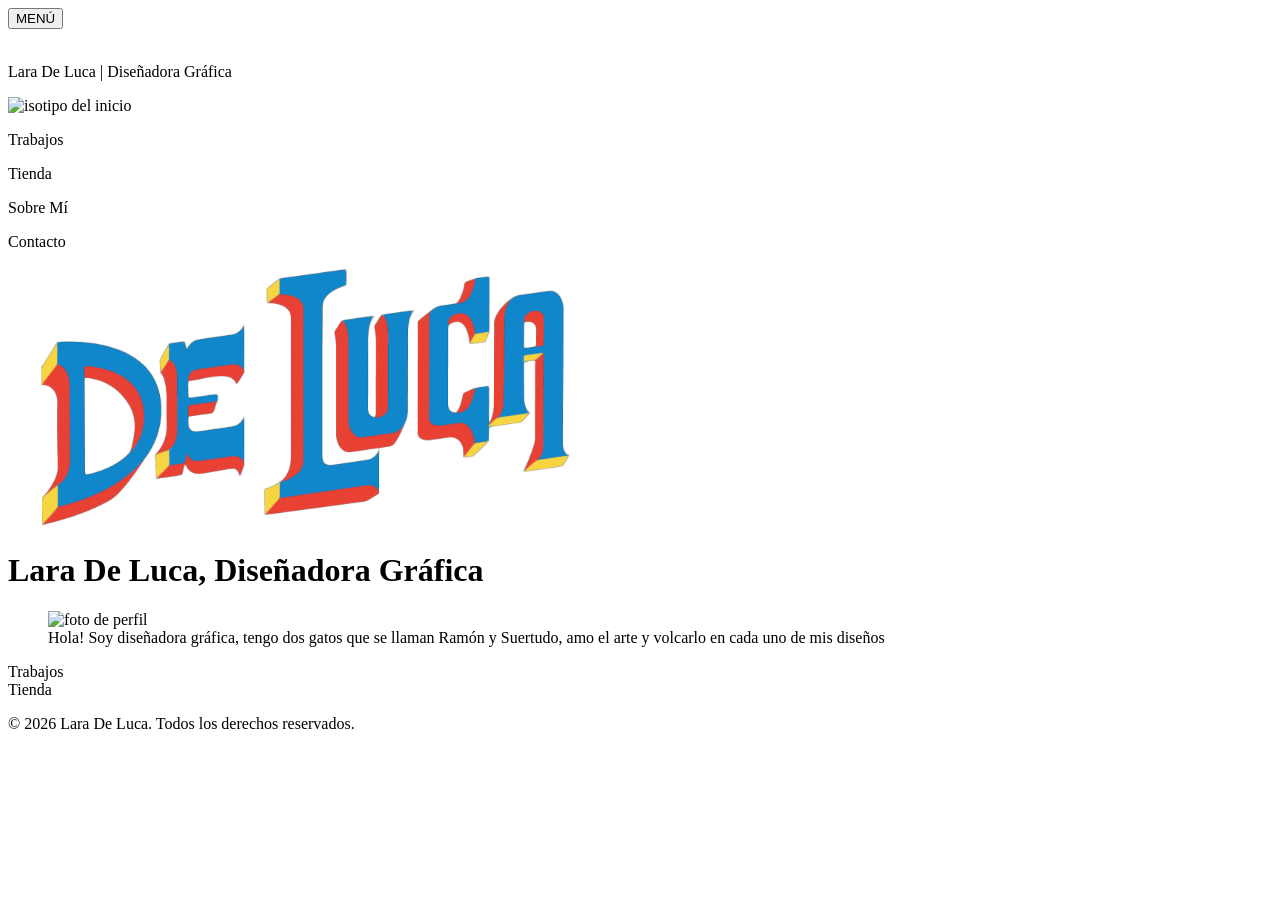
==== index.html @ 80b40f12 "estas son las correcciones del tp 1" ====
<!DOCTYPE html>
<html>

<head>
    <meta charset="utf-8" />
    <title>Lara De Luca Portfolio</title>
    <link rel="stylesheet" href="estilos.css">
    <link rel="icon" href="img/favicon.svg" type="image/x-icon" width="50" height="50">
</head>

<body>

    <header>

        <section class="splash">
   <header class="topbar">
      <button>MENÚ</button>
   </header>

   <div class="hero-content">
      <img class="logo">
      <p>Lara De Luca | Diseñadora Gráfica</p>
   </div>

</section>
        <nav>
            <img src="img/inicio-isotipo.svg" alt="isotipo del inicio" width="40" height="40" />
            <p>Trabajos</p>
            <p>Tienda</p>
            <p>Sobre Mí</p>
            <p>Contacto</p>
        </nav>

        <img src="img/delucalogo.svg" alt="Logotipo De Luca" width="600" height="260" />
        <h1>
            Lara De Luca, Diseñadora Gráfica
        </h1>
    </header>


    <main>
        <article id="sobremi">
            <figure>
                <img src="img/mifoto.png" alt="foto de perfil" width="201" height="201" />
                <figcaption>
                    Hola! Soy diseñadora gráfica, tengo dos gatos que se llaman Ramón y Suertudo, amo el arte y
                    volcarlo
                    en cada uno de mis diseños
                </figcaption>
            </figure>
        </article>

        <section>
            <article>
                Trabajos
            </article>
        </section>

        <article>
            Tienda
        </article>

    </main>

    <aside>
    </aside>

    <footer>
        <p>© 2026 Lara De Luca. Todos los derechos reservados.</p>
    </footer>
</body>

</html>
---- estilos.css ----
/*css document*/
@charset "utf-8";

/*CONFIGURACIÓN GENERAL*/
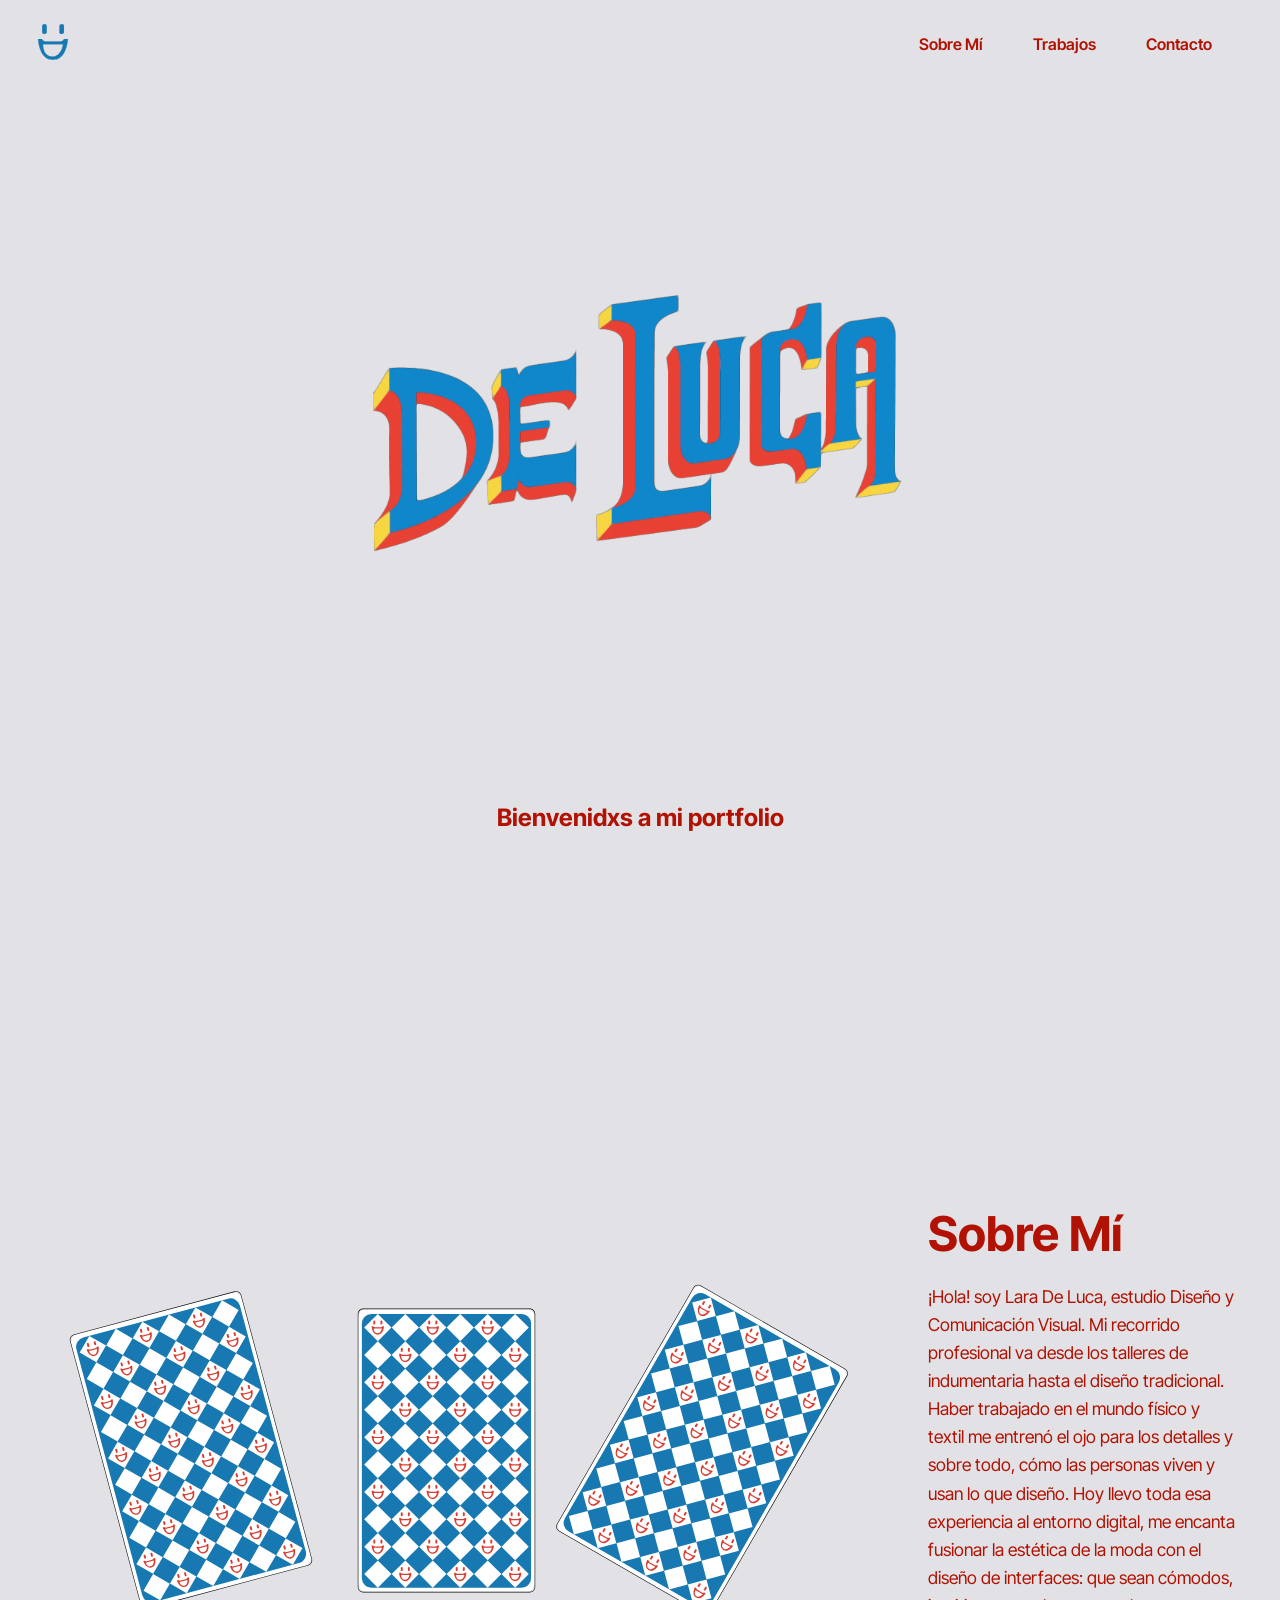
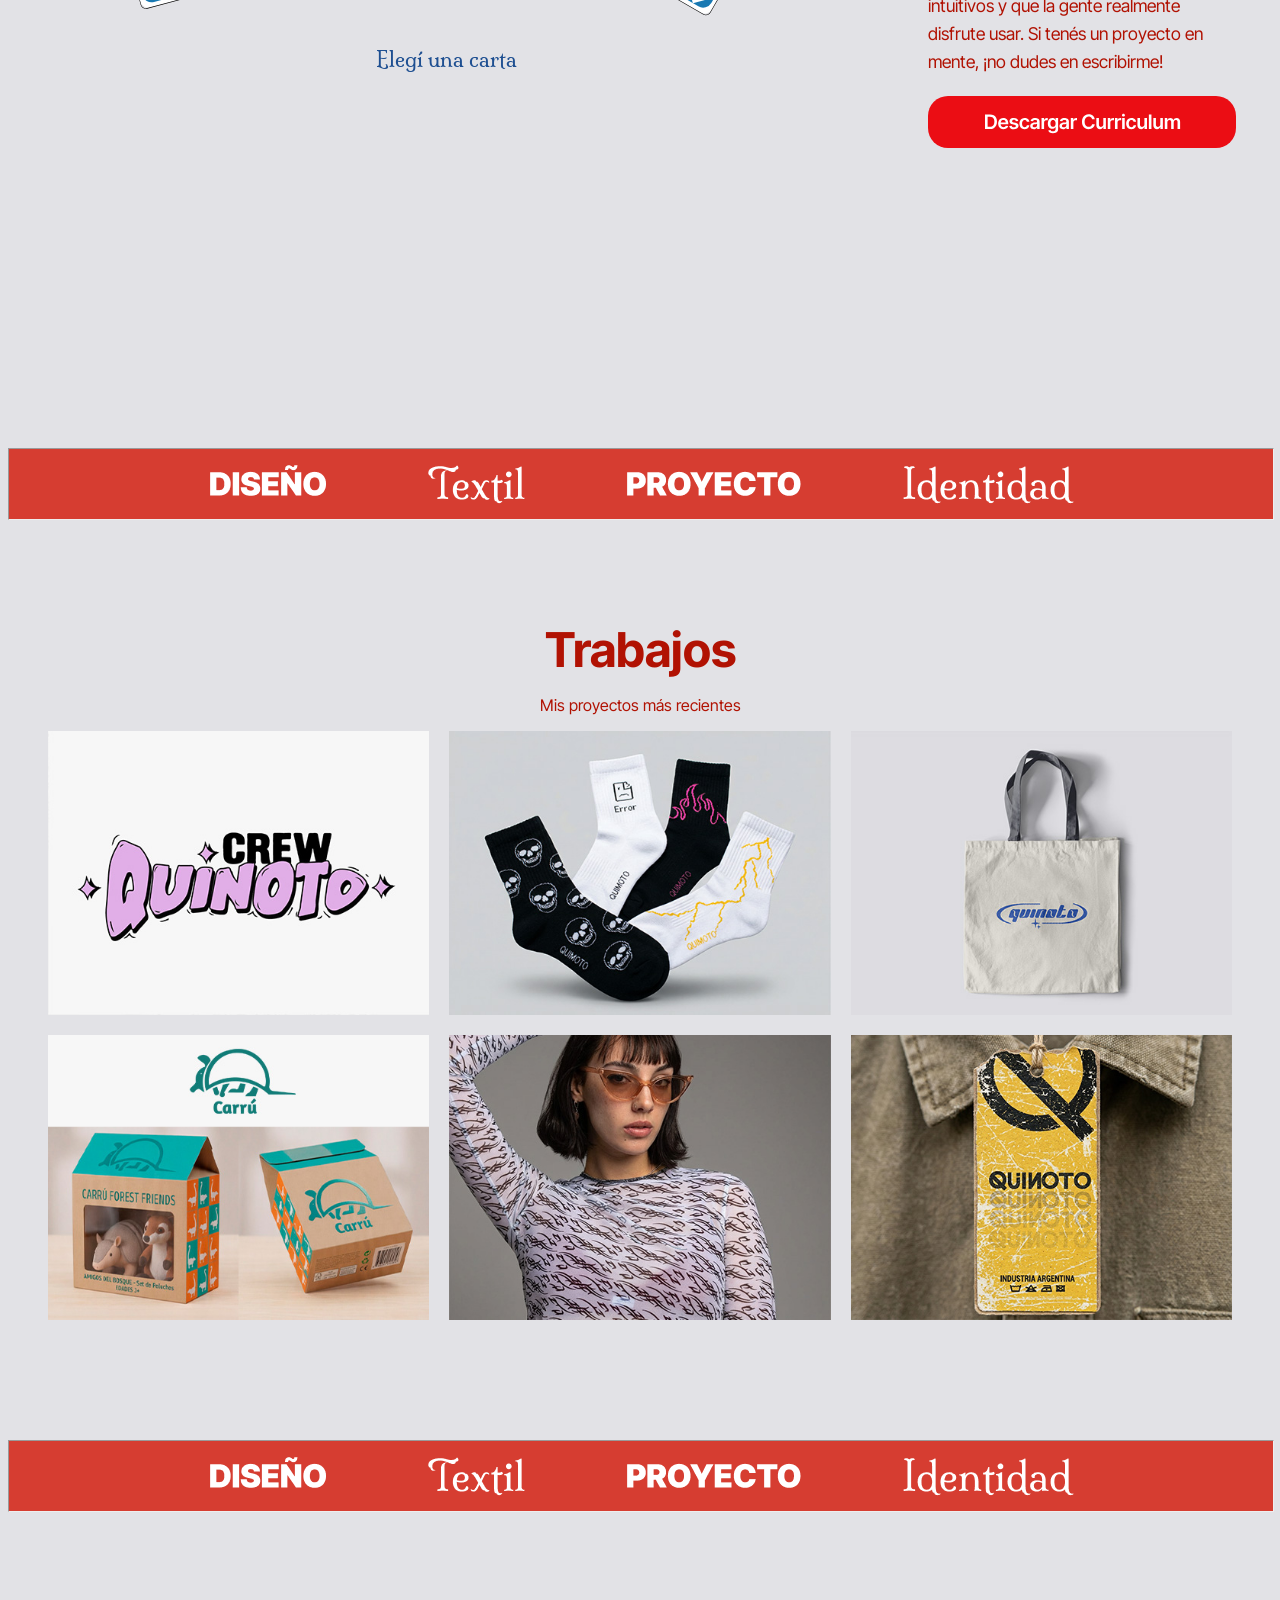
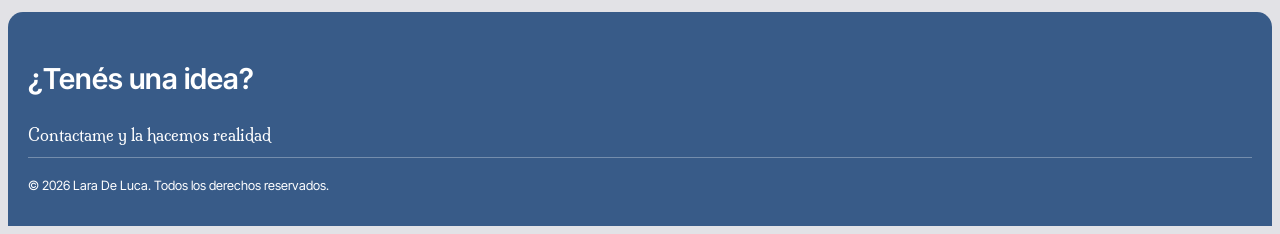
==== commit 4d9915f4: "Entrega Final TP3" ====
--- a/index.html
+++ b/index.html
@@ -3,71 +3,155 @@
 
 <head>
     <meta charset="utf-8" />
+    <meta name="viewport" content="width=device-width, initial-scale=1.0">
+    <meta name="description"
+        content="Portfolio de Lara De Luca, diseñadora gráficas. Descubrí mis proyectos más recientes y contactame para hacer realidad tu idea.">
+    <meta name="keywords"
+        content="Lara De Luca, diseño gráfico, portfolio, proyectos, contacto, diseño de interfaces, diseño de estampados, diseño de logotipos">
     <title>Lara De Luca Portfolio</title>
     <link rel="stylesheet" href="estilos.css">
     <link rel="icon" href="img/favicon.svg" type="image/x-icon" width="50" height="50">
+    <style>
+        @import url('https://fonts.googleapis.com/css2?family=Inter+Tight:ital,wght@0,100..900;1,100..900&family=Milonga&display=swap');
+    </style>
+    <link rel="stylesheet" type="text/css" href="js/jquery.fancybox.css">
+
 </head>
 
 <body>
 
     <header>
 
-        <section class="splash">
-   <header class="topbar">
-      <button>MENÚ</button>
-   </header>
 
-   <div class="hero-content">
-      <img class="logo">
-      <p>Lara De Luca | Diseñadora Gráfica</p>
-   </div>
+        <nav>
+            <a href="index.html">
+                <img src="img/isotipo-inicio.svg" alt="isotipo del inicio" width="30" height="36" />
+            </a>
 
-</section>
-        <nav>
-            <img src="img/inicio-isotipo.svg" alt="isotipo del inicio" width="40" height="40" />
-            <p>Trabajos</p>
-            <p>Tienda</p>
-            <p>Sobre Mí</p>
-            <p>Contacto</p>
+            <ul>
+                <li>
+                    <a href="#sobremi">Sobre Mí</a>
+                    <a href="#trabajos">Trabajos</a>
+                    <a href="contacto.html">Contacto</a>
+                </li>
+            </ul>
         </nav>
 
-        <img src="img/delucalogo.svg" alt="Logotipo De Luca" width="600" height="260" />
+        <img class="logo-ppal" src="img/delucalogo.svg" alt="Logotipo De Luca" width="600" height="260" />
         <h1>
-            Lara De Luca, Diseñadora Gráfica
+            Bienvenidxs a mi portfolio
         </h1>
     </header>
 
 
     <main>
-        <article id="sobremi">
-            <figure>
-                <img src="img/mifoto.png" alt="foto de perfil" width="201" height="201" />
+
+        <section id="sobremi">
+
+            <figure class="cartas-contenedor">
+                <div class="imagenes-cartas">
+                    <img class="carta1" src="img/carta1.svg" alt="foto de perfil" width="292" height="332" />
+                    <img class="carta2" src="img/carta2.svg" alt="foto de perfil" width="179" height="289" />
+                    <img class="carta3" src="img/carta3.svg" alt="foto de perfil" width="292" height="332" />
+                </div>
                 <figcaption>
-                    Hola! Soy diseñadora gráfica, tengo dos gatos que se llaman Ramón y Suertudo, amo el arte y
-                    volcarlo
-                    en cada uno de mis diseños
+                    <h3>Elegí una carta</h3>
                 </figcaption>
             </figure>
-        </article>
 
-        <section>
-            <article>
-                Trabajos
+            <article class="texto-contenedor">
+                <h2>Sobre Mí</h2>
+                <p>¡Hola! soy Lara De Luca, estudio Diseño y Comunicación Visual.
+                    Mi recorrido profesional va desde los talleres de indumentaria
+                    hasta el diseño tradicional.
+                    Haber trabajado en el mundo físico y textil me entrenó el ojo
+                    para los detalles y sobre todo, cómo las personas viven y usan lo que diseño.
+                    Hoy llevo toda esa experiencia al entorno digital, me encanta fusionar la estética de la moda con el
+                    diseño de interfaces: que sean cómodos, intuitivos y que la gente realmente disfrute usar.
+                    Si tenés un proyecto en mente, ¡no dudes en escribirme!</p>
+                <a href="img/curriculum-deluca.pdf" download="curriculum-deluca.pdf">
+                    <img src="img/boton-cv.svg" alt="boton cv" width="308" height="52">
+                </a>
             </article>
         </section>
 
-        <article>
-            Tienda
-        </article>
 
+        <hr class="separador-imagen" />
+
+        <section id="trabajos">
+            <h2>Trabajos</h2>
+            <p>Mis proyectos más recientes</p>
+
+            <div class="trabajos-grid">
+                <a href="js/img-trabajos/variante-logotipo.jpg" data-fancybox="gallery"
+                    data-caption="Diseño de variante de Logotipo">
+                    <img src="js/img-trabajos/variante-logotipo-thumbnail.jpg" alt="variante de logotipo" width="500"
+                        height="373" />
+                </a>
+
+                <a href="js/img-trabajos/medias.jpg" data-fancybox="gallery"
+                    data-caption="Diseño de bordado para Quinoto Indumentaria">
+                    <img src="js/img-trabajos/medias-thumbnail.jpg" alt="medias" width="500" height="373" />
+                </a>
+
+                <a href="js/img-trabajos/bolsa.jpg" data-fancybox="gallery"
+                    data-caption="Diseño de estampado para bolsas">
+                    <img src="js/img-trabajos/bolsa-thumbnail.jpg" alt="bolsas" width="500" height="373" />
+                </a>
+
+                <a href="js/img-trabajos/carru.jpg" data-fancybox="gallery"
+                    data-caption="Diseño de Logotipo y packaging para juguetería">
+                    <img src="js/img-trabajos/carru-thumbnail.jpg" alt="carru" width="500" height="373" />
+                </a>
+
+                <a href="js/img-trabajos/remera.jpg" data-fancybox="gallery"
+                    data-caption="Diseño de rapport para remeras">
+                    <img src="js/img-trabajos/remera-thumbnail.jpg" alt="remeras" width="500" height="373" />
+                </a>
+
+                <a href="js/img-trabajos/etiqueta.jpg" data-fancybox="gallery"
+                    data-caption="Diseño de etiqueta para Quinoto Indumentaria">
+                    <img src="js/img-trabajos/etiqueta-thumbnail.jpg" alt="etiquetas" width="500" height="373" />
+                </a>
+            </div>
+
+        </section>
+
+        <hr class="separador-imagen" />
     </main>
 
-    <aside>
-    </aside>
+    <audio id="sonido-carta" src="audio/carta-hover.mp3" preload="auto"></audio>
 
     <footer>
-        <p>© 2026 Lara De Luca. Todos los derechos reservados.</p>
+        <div class="footer-contenedor">
+            <div class="izquierda-footer">
+                <p class="footer-titulo">¿Tenés una idea?</p>
+                <h3 class="footer-subtitulo">Contactame y la hacemos realidad</h3>
+            </div>
+
+        </div>
+
+        <div>
+            <p class="footer-derechos">© 2026 Lara De Luca. Todos los derechos reservados.</p>
+        </div>
     </footer>
+
+    <script src="js/jquery.min.js"></script>
+    <script src="js/jquery.fancybox.js"></script>
+
+    <script>
+        const audioCarta = document.getElementById('sonido-carta');
+        const cartas = document.querySelectorAll('.carta1, .carta2, .carta3');
+
+        cartas.forEach(carta => {
+            carta.addEventListener('mouseenter', () => {
+                audioCarta.currentTime = 0;
+                audioCarta.play();
+            });
+        });
+    </script>
+
+
 </body>
 
-</html>
+</html>
--- a/estilos.css
+++ b/estilos.css
@@ -1,4 +1,548 @@
 /*css document*/
 @charset "utf-8";
 
-/*CONFIGURACIÓN GENERAL*/+/*CONFIGURACIÓN GENERAL*/
+
+:root {
+    --color-fondo: #E2E2E6;
+    --color-texto: #B11203;
+}
+
+* {
+    font-family: "Inter Tight", sans-serif;
+    font-optical-sizing: auto;
+    font-style: normal;
+    text-decoration: none;
+    color: var(--color-texto, #B11203);
+}
+
+h1 {
+    text-align: center;
+    padding: 20px 0 0 0;
+    font-family: "Inter Tight", sans-serif;
+    font-size: 1.5rem;
+}
+
+h2 {
+    font-size: 3rem;
+    font-weight: 700;
+    color: var(--color-texto, #B11203);
+    margin: 0;
+}
+
+h3 {
+    font-family: "Milonga", serif;
+    font-weight: 500;
+    color: #1E4F91;
+    font-size: 1.3rem;
+    text-align: center;
+    margin: 30px 0 0 0;
+}
+
+
+
+/*SPINNER Cargando*/
+.spinner-container {
+    display: flex;
+    justify-content: center;
+    align-items: center;
+    margin-top: 30px;
+}
+
+.spinner {
+    width: 40px;
+    height: 40px;
+    border: 4px solid rgba(0, 0, 0, 0.1);
+    border-top: 4px solid #1E4F91;
+    border-radius: 50%;
+    animation: spin 1s linear infinite;
+}
+
+@keyframes spin {
+    0% {
+        transform: rotate(0deg);
+    }
+
+    100% {
+        transform: rotate(360deg);
+    }
+}
+
+/*CONFIGURACIÓN SPLASH*/
+
+.splash-body {
+    background-image: url('img/background-splash.gif');
+    background-size: cover;
+    background-position: center;
+    background-repeat: no-repeat;
+    background-color: #000000;
+    width: 100%;
+    height: 100vh;
+}
+
+.splash-header {
+    display: flex;
+    flex-direction: column;
+    justify-content: center;
+    align-items: center;
+    height: 100%;
+}
+
+.logo {
+    max-width: 600px;
+    width: 90%;
+    height: auto;
+}
+
+/*CONFIGURACIÓN INDEX*/
+
+body {
+    background-color: var(--color-fondo, #E2E2E6);
+}
+
+nav {
+    display: flex;
+    justify-content: space-between;
+    align-items: center;
+    align-self: stretch;
+    padding: 10px 60px 10px 30px;
+}
+
+ul li {
+    display: flex;
+    justify-content: space-around;
+    display: flex;
+    gap: 50px;
+}
+
+li a {
+    font-size: 1rem;
+    font-weight: 600;
+}
+
+header {
+    display: flex;
+    flex-direction: column;
+    justify-content: center;
+    align-items: center;
+    width: 100%;
+    gap: 40px;
+    height: 100vh;
+    box-sizing: border-box;
+    padding-bottom: 60px;
+    justify-content: space-between;
+}
+
+/*CONFIGURACIÓN SOBRE MÍ*/
+
+#sobremi {
+    display: flex;
+    flex-direction: row;
+    justify-content: center;
+    align-items: center;
+    gap: 80px;
+    max-width: 1200px;
+    margin: 120px auto;
+    padding: 0 40px;
+    height: 100vh;
+
+}
+
+.cartas-contenedor {
+    display: flex;
+    flex-direction: column;
+    align-items: center;
+    margin: 0;
+}
+
+.imagenes-cartas {
+    display: flex;
+    flex-direction: row;
+    align-items: center;
+    gap: 20px;
+}
+
+.carta1:hover {
+    transition: transform 0.3s ease;
+    transform: rotateY(360deg);
+    content: url("img/carta1-vuelta.png");
+}
+
+.carta2:hover {
+    transition: transform 0.3s ease;
+    transform: rotateY(360deg);
+    content: url("img/carta2-vuelta.svg");
+}
+
+.carta3:hover {
+    transition: transform 0.3s ease;
+    transform: rotateY(360deg);
+    content: url("img/carta3-vuelta.svg");
+}
+
+.texto-contenedor {
+    display: flex;
+    flex-direction: column;
+    align-items: flex-start;
+    gap: 20px;
+}
+
+.texto-contenedor p {
+    font-family: "Inter Tight", sans-serif;
+    font-weight: 400;
+    color: var(--color-texto, #B11203);
+    font-size: 1.1rem;
+    line-height: 1.6;
+    margin: 0;
+}
+
+/*CONFIGURACIÓN TRABAJOS*/
+
+.separador-imagen {
+    background-image: url('img/separador-1.png');
+    background-repeat: no-repeat;
+    background-position: center;
+    background-size: cover;
+    height: 70px;
+    width: 100%;
+    margin: 100px 0;
+    padding: 0;
+}
+
+#trabajos {
+    max-width: 1200px;
+    margin: 0 auto;
+    padding: 0 40px;
+    text-align: center;
+}
+
+.trabajos-grid {
+    display: grid;
+    grid-template-columns: repeat(3, minmax(250px, 1fr));
+    gap: 20px;
+    justify-content: center;
+    margin: 0 auto 120px auto;
+}
+
+.trabajos-grid a img {
+    width: 100%;
+    height: auto;
+    display: block;
+    object-fit: cover;
+}
+
+/*CONFIGURACIÓN FOOTER*/
+
+footer {
+    background-color: #385b88;
+    padding: 20px;
+    width: 100%;
+    box-sizing: border-box;
+    font-family: "Inter Tight", sans-serif;
+    border-radius: 15px 15px 0 0;
+    margin: 0;
+    min-height: 65px; 
+}
+
+.footer p {
+    color: white;
+    font-size: 0.9rem;
+}
+
+.footer-contenedor {
+    display: flex;
+    justify-content: space-between;
+    align-items: center;
+}
+
+.izquierda-footer h3 {
+    display: flex;
+    flex-direction: column;
+    gap: 8px;
+    color: white;
+    margin-top: 5px;
+}
+
+.footer-subtitulo {
+    font-size: 1rem;
+    font-weight: 200;
+    color: white;
+
+}
+
+.footer-titulo {
+    color: white;
+    font-size: 1.8rem;
+    font-weight: 600;
+}
+
+.footer-boton {
+    color: white;
+    font-size: 1.2rem;
+    font-weight: 600;
+    letter-spacing: 1px;
+    text-decoration: none;
+}
+
+
+.footer-derechos {
+    font-size: 0.8rem;
+    border-top: 1px solid rgba(255, 255, 255, 0.3);
+    padding: 20px 0 0 0;
+    color: white;
+}
+
+/*CONFIGURACIÓN FORMULARIO*/
+
+.contacto-header {
+    height: auto;
+}
+
+.contacto-main {
+    display: flex;
+    flex-direction: column;
+    align-items: center;
+    justify-content: center;
+    width: 100%;
+    padding: 40px 20px;
+    box-sizing: border-box;
+    margin-bottom: 80px;
+}
+
+.contacto-body {
+    background: linear-gradient(to right, rgba(255, 21, 0, 0.651) 0%, rgba(226, 226, 230, 0) 25%),
+        linear-gradient(to left, rgba(255, 21, 0, 0.651) 0%, rgba(226, 226, 230, 0) 25%);
+    background-color: var(--color-fondo, #E2E2E6);
+}
+
+form {
+    width: 50%;
+    height: auto;
+    display: flex;
+    flex-wrap: wrap;
+    margin-top: 20px;
+    justify-content: space-between;
+    align-items: stretch;
+
+}
+
+form div {
+    width: 25%;
+    height: auto;
+    padding: 20px;
+}
+
+form label {
+    display: block;
+    margin-bottom: 6px;
+    font-weight: 500;
+}
+
+form input,
+form textarea {
+    width: 100%;
+    padding: 10px;
+    border: 1px solid var(--color-texto, #B11203);
+    border-radius: 4px;
+    margin-bottom: 10px;
+}
+
+input {
+    width: 100%;
+    padding: 10px;
+    border: 1px solid var(--color-texto, #B11203);
+    border-radius: 4px;
+    padding: 5px;
+    margin: 5px 0 0 0;
+}
+
+input[type="submit"],
+input[type="checkbox"] {
+    height: auto;
+    background-color: #B11203;
+    color: white;
+    border: none;
+    cursor: pointer;
+}
+
+textarea {
+    border: 1px solid#B11203;
+    width: 100%;
+    height: 200px;
+    border-radius: 4px;
+}
+
+/*CONFIGURACIÓN MEDIA QUERIES para celulares*/
+
+@media (max-width: 600px) {
+
+    .splash-body {
+        background-image: url('img/background-splash.gif');
+    }
+
+    /*GENERAL media*/
+
+    h2 {
+        font-size: 2.2rem;
+        text-align: center;
+        margin-top: 0;
+        margin-bottom: 15px;
+    }
+
+
+
+    /*SECCION INDEX INICIO media*/
+
+    nav {
+        padding: 0;
+        display: flex;
+        flex-direction: column;
+    }
+
+    ul li {
+        gap: 20px;
+    }
+
+    header {
+        display: flex;
+        flex-direction: column;
+        justify-content: center;
+        align-items: center;
+        width: 100%;
+        gap: 40px;
+        height: 100vh;
+        box-sizing: border-box;
+        padding-bottom: 60px;
+    }
+
+    .logo-ppal {
+        max-width: 90%;
+        height: auto;
+    }
+
+    header h1 {
+        font-size: 1rem;
+        padding: 10px 0 0 0;
+    }
+
+    nav ul li a {
+        font-size: 0.8rem;
+        font-weight: 500;
+    }
+
+    /*SECCION SOBRE MI media*/
+
+    .cartas-contenedor figcaption {
+        display: none !important;
+    }
+
+    .carta2,
+    .carta3 {
+        display: none !important;
+    }
+
+    .imagenes-cartas {
+        display: flex;
+        justify-content: center;
+        width: 100%;
+        margin-bottom: 30px;
+    }
+
+    .carta1 {
+        width: 75% !important;
+        max-width: 260px;
+        height: auto !important;
+    }
+
+    .cartas-contenedor figcaption {
+        order: 1;
+        margin: 0 20px;
+    }
+
+
+    #sobremi {
+        flex-direction: column;
+        margin: 30px auto;
+        height: auto !important;
+        padding: 0 20px;
+    }
+
+    .imagenes-cartas {
+        display: flex;
+        justify-content: center;
+        width: 100%;
+        margin-top: 40px !important;
+        margin-bottom: 25px !important;
+    }
+
+    .texto-contenedor {
+        align-items: center;
+        text-align: center;
+    }
+
+    .texto-contenedor p {
+        font-size: 0.95rem !important;
+        line-height: 1.5;
+        text-align: center;
+        padding: 0 10px;
+    }
+
+    .texto-contenedor a img {
+        display: block;
+        width: 85%;
+        max-width: 220px;
+        height: auto;
+        margin: 20px auto 0 auto;
+    }
+
+    /*SECCION TRABAJOS MEDIA*/
+
+    .separador-imagen {
+        display: none !important;
+    }
+
+    /* SECCIO CONTACTO media*/
+
+    form {
+        width: 100%;
+        flex-direction: column;
+        align-items: stretch;
+        padding: 0 10px;
+        box-sizing: border-box;
+    }
+
+    form div {
+        width: 100%;
+        padding: 10px 0 0 0;
+        box-sizing: border-box;
+    }
+
+    form input,
+    form textarea,
+    input {
+        width: 100%;
+        font-size: 1rem;
+        box-sizing: border-box;
+    }
+
+    textarea {
+        height: 150px;
+    }
+
+    input[type="submit"] {
+        margin-top: 20px;
+        padding: 12px;
+    }
+
+    /* Footer media*/
+
+    footer {
+        padding: 15px;
+    }
+
+    .footer-derechos {
+        font-size: 0.75rem;
+        padding: 12px 0 0 0;
+        margin-top: 10px;
+    }
+}
